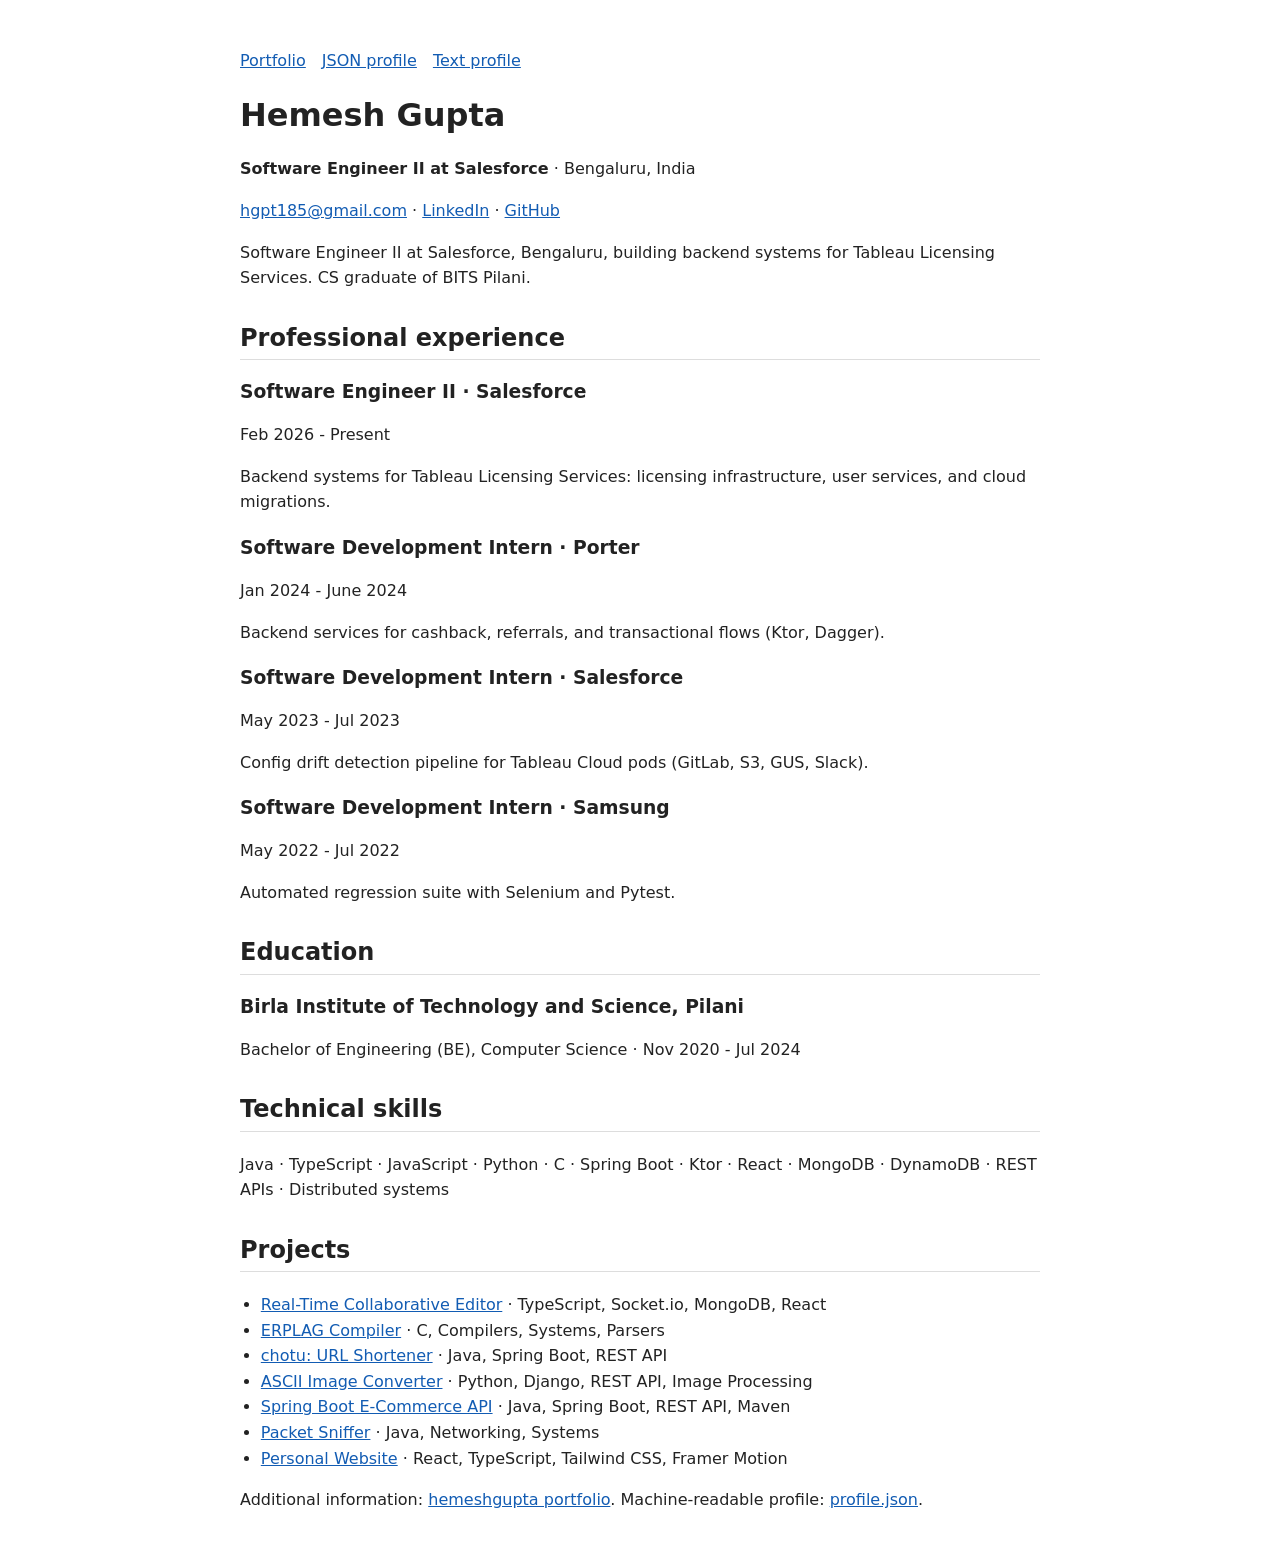
==== resume.html @ cbbf4efd "Add crawlable recruiter-friendly HTML resume" ====
<!doctype html>
<html lang="en"><head><meta charset="utf-8"><meta name="viewport" content="width=device-width,initial-scale=1">
<title>Hemesh Gupta | Software Engineer II | Resume</title>
<meta name="description" content="Resume of Hemesh Gupta, Software Engineer II at Salesforce in Bengaluru, BITS Pilani computer science graduate.">
<meta name="robots" content="index,follow">
<link rel="canonical" href="https://hgpt185.github.io/portfolio-site-v2/resume.html">
<link rel="alternate" type="application/json" href="profile.json" title="Machine-readable resume">
<style>body{max-width:800px;margin:3rem auto;padding:0 1.4rem;font:16px/1.6 system-ui,Arial,sans-serif;color:#222}h1,h2,h3{line-height:1.25}h2{margin-top:2rem;border-bottom:1px solid #ddd;padding-bottom:.4rem}article{margin-bottom:1.3rem}a{color:#125cb3}nav a{margin-right:1rem}ul{padding-left:1.3rem}@media print{body{margin:0;color:#000}nav{display:none}a{color:#000;text-decoration:none}}</style>
<script type="application/ld+json">{"@context":"https://schema.org","@type":"ProfilePage","url":"https://hgpt185.github.io/portfolio-site-v2/resume.html","mainEntity":{"@type":"Person","@id":"https://hgpt185.github.io/portfolio-site-v2/#person","name":"Hemesh Gupta","jobTitle":"Software Engineer II","worksFor":{"@type":"Organization","name":"Salesforce"},"sameAs":["https://github.com/hgpt185","https://www.linkedin.com/in/hemeshgupta/","https://x.com/hemeshgpt"]}}</script></head>
<body><nav><a href="./">Portfolio</a><a href="profile.json">JSON profile</a><a href="llms-full.txt">Text profile</a></nav>
<header><h1>Hemesh Gupta</h1><p><strong>Software Engineer II at Salesforce</strong> · Bengaluru, India</p><p><a href="mailto:hgpt185@gmail.com">hgpt185@gmail.com</a> · <a href="https://www.linkedin.com/in/hemeshgupta/">LinkedIn</a> · <a href="https://github.com/hgpt185">GitHub</a></p><p>Software Engineer II at Salesforce, Bengaluru, building backend systems for Tableau Licensing Services. CS graduate of BITS Pilani.</p></header>
<main><section><h2>Professional experience</h2><article><h3>Software Engineer II · Salesforce</h3><p><time>Feb 2026 - Present</time></p><p>Backend systems for Tableau Licensing Services: licensing infrastructure, user services, and cloud migrations.</p></article>
<article><h3>Software Development Intern · Porter</h3><p><time>Jan 2024 - June 2024</time></p><p>Backend services for cashback, referrals, and transactional flows (Ktor, Dagger).</p></article>
<article><h3>Software Development Intern · Salesforce</h3><p><time>May 2023 - Jul 2023</time></p><p>Config drift detection pipeline for Tableau Cloud pods (GitLab, S3, GUS, Slack).</p></article>
<article><h3>Software Development Intern · Samsung</h3><p><time>May 2022 - Jul 2022</time></p><p>Automated regression suite with Selenium and Pytest.</p></article></section><section><h2>Education</h2><article><h3>Birla Institute of Technology and Science, Pilani</h3><p>Bachelor of Engineering (BE), Computer Science · Nov 2020 - Jul 2024</p></article></section><section><h2>Technical skills</h2><p>Java · TypeScript · JavaScript · Python · C · Spring Boot · Ktor · React · MongoDB · DynamoDB · REST APIs · Distributed systems</p></section><section><h2>Projects</h2><ul><li><a href="https://github.com/hgpt185/google-docs-clone">Real-Time Collaborative Editor</a> · TypeScript, Socket.io, MongoDB, React</li>
<li><a href="https://github.com/hgpt185/ERPLANG-Compiler">ERPLAG Compiler</a> · C, Compilers, Systems, Parsers</li>
<li><a href="https://github.com/hgpt185/chotu">chotu: URL Shortener</a> · Java, Spring Boot, REST API</li>
<li><a href="https://github.com/hgpt185/AsciiImage">ASCII Image Converter</a> · Python, Django, REST API, Image Processing</li>
<li><a href="https://github.com/hgpt185/spring-boot-ecom-proj">Spring Boot E-Commerce API</a> · Java, Spring Boot, REST API, Maven</li>
<li><a href="https://github.com/hgpt185/Packet-Sniffer">Packet Sniffer</a> · Java, Networking, Systems</li>
<li><a href="https://github.com/hgpt185/hemesh-gupta-software-engineer">Personal Website</a> · React, TypeScript, Tailwind CSS, Framer Motion</li></ul></section></main>
<footer><p>Additional information: <a href="./">hemeshgupta portfolio</a>. Machine-readable profile: <a href="profile.json">profile.json</a>.</p></footer></body></html>
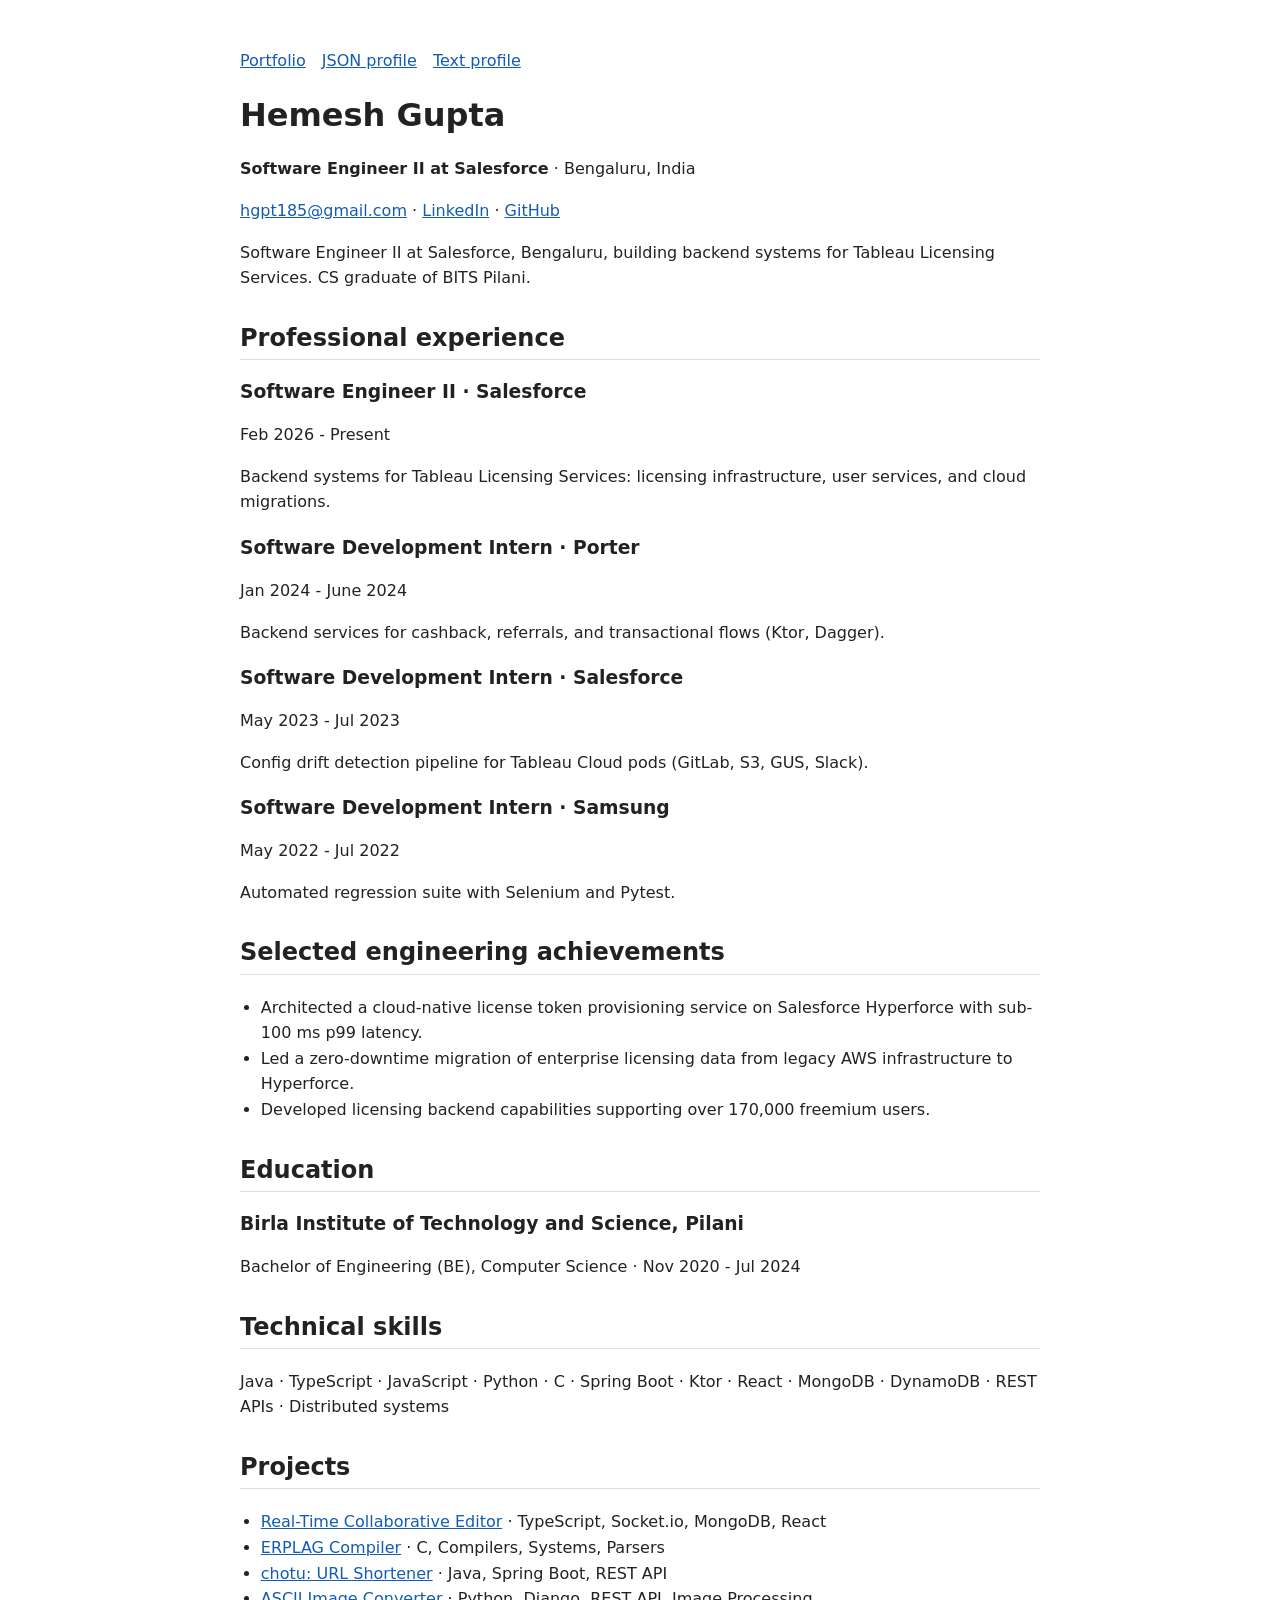
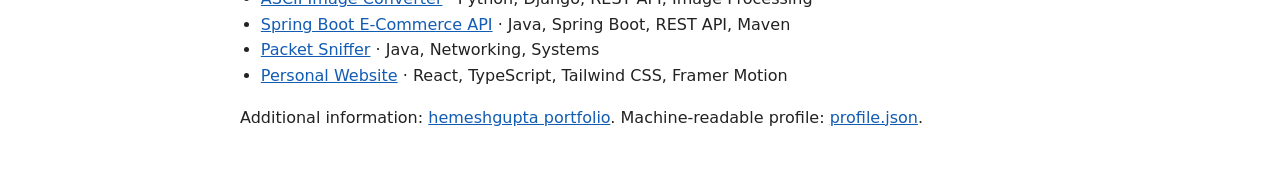
==== commit dd62940d: "Expand accurate engineering achievements for recruiting crawlers" ====
--- a/resume.html
+++ b/resume.html
@@ -12,7 +12,7 @@
 <main><section><h2>Professional experience</h2><article><h3>Software Engineer II · Salesforce</h3><p><time>Feb 2026 - Present</time></p><p>Backend systems for Tableau Licensing Services: licensing infrastructure, user services, and cloud migrations.</p></article>
 <article><h3>Software Development Intern · Porter</h3><p><time>Jan 2024 - June 2024</time></p><p>Backend services for cashback, referrals, and transactional flows (Ktor, Dagger).</p></article>
 <article><h3>Software Development Intern · Salesforce</h3><p><time>May 2023 - Jul 2023</time></p><p>Config drift detection pipeline for Tableau Cloud pods (GitLab, S3, GUS, Slack).</p></article>
-<article><h3>Software Development Intern · Samsung</h3><p><time>May 2022 - Jul 2022</time></p><p>Automated regression suite with Selenium and Pytest.</p></article></section><section><h2>Education</h2><article><h3>Birla Institute of Technology and Science, Pilani</h3><p>Bachelor of Engineering (BE), Computer Science · Nov 2020 - Jul 2024</p></article></section><section><h2>Technical skills</h2><p>Java · TypeScript · JavaScript · Python · C · Spring Boot · Ktor · React · MongoDB · DynamoDB · REST APIs · Distributed systems</p></section><section><h2>Projects</h2><ul><li><a href="https://github.com/hgpt185/google-docs-clone">Real-Time Collaborative Editor</a> · TypeScript, Socket.io, MongoDB, React</li>
+<article><h3>Software Development Intern · Samsung</h3><p><time>May 2022 - Jul 2022</time></p><p>Automated regression suite with Selenium and Pytest.</p></article></section><section><h2>Selected engineering achievements</h2><ul><li>Architected a cloud-native license token provisioning service on Salesforce Hyperforce with sub-100 ms p99 latency.</li><li>Led a zero-downtime migration of enterprise licensing data from legacy AWS infrastructure to Hyperforce.</li><li>Developed licensing backend capabilities supporting over 170,000 freemium users.</li></ul></section><section><h2>Education</h2><article><h3>Birla Institute of Technology and Science, Pilani</h3><p>Bachelor of Engineering (BE), Computer Science · Nov 2020 - Jul 2024</p></article></section><section><h2>Technical skills</h2><p>Java · TypeScript · JavaScript · Python · C · Spring Boot · Ktor · React · MongoDB · DynamoDB · REST APIs · Distributed systems</p></section><section><h2>Projects</h2><ul><li><a href="https://github.com/hgpt185/google-docs-clone">Real-Time Collaborative Editor</a> · TypeScript, Socket.io, MongoDB, React</li>
 <li><a href="https://github.com/hgpt185/ERPLANG-Compiler">ERPLAG Compiler</a> · C, Compilers, Systems, Parsers</li>
 <li><a href="https://github.com/hgpt185/chotu">chotu: URL Shortener</a> · Java, Spring Boot, REST API</li>
 <li><a href="https://github.com/hgpt185/AsciiImage">ASCII Image Converter</a> · Python, Django, REST API, Image Processing</li>
